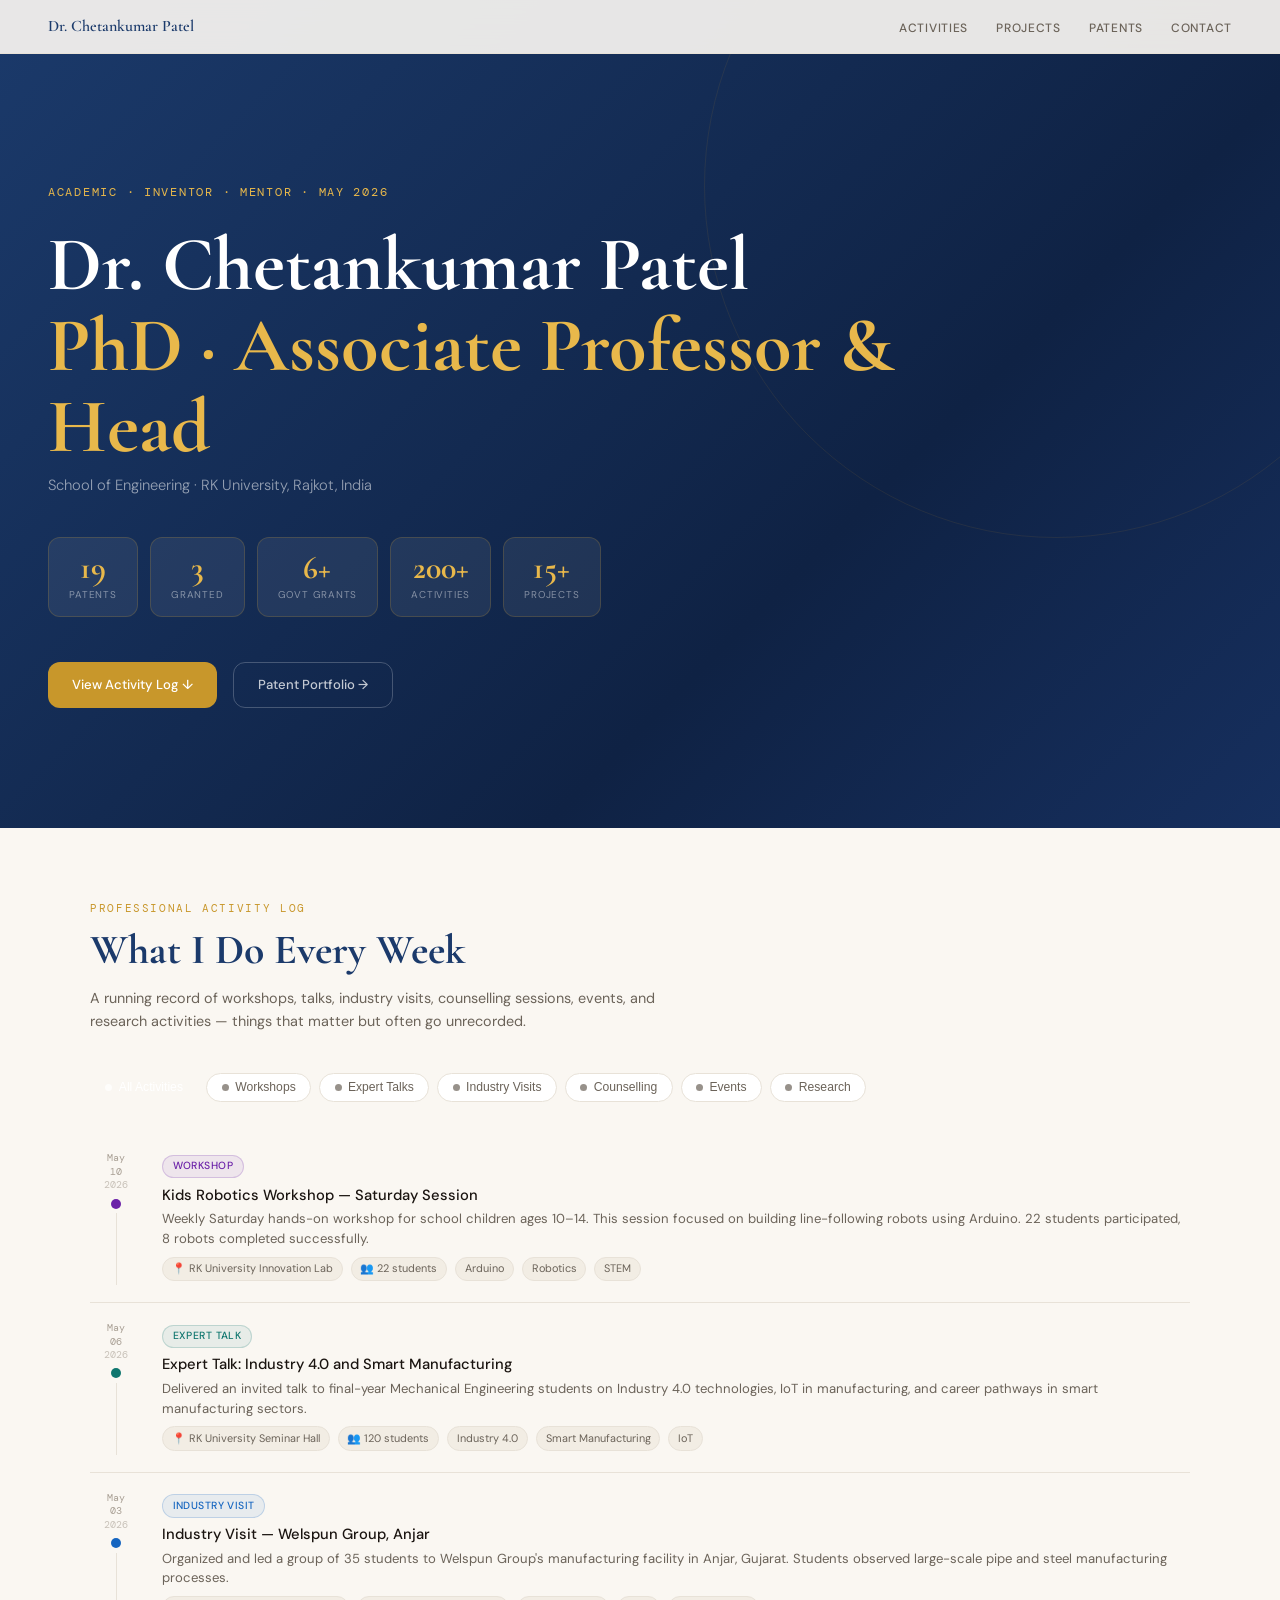
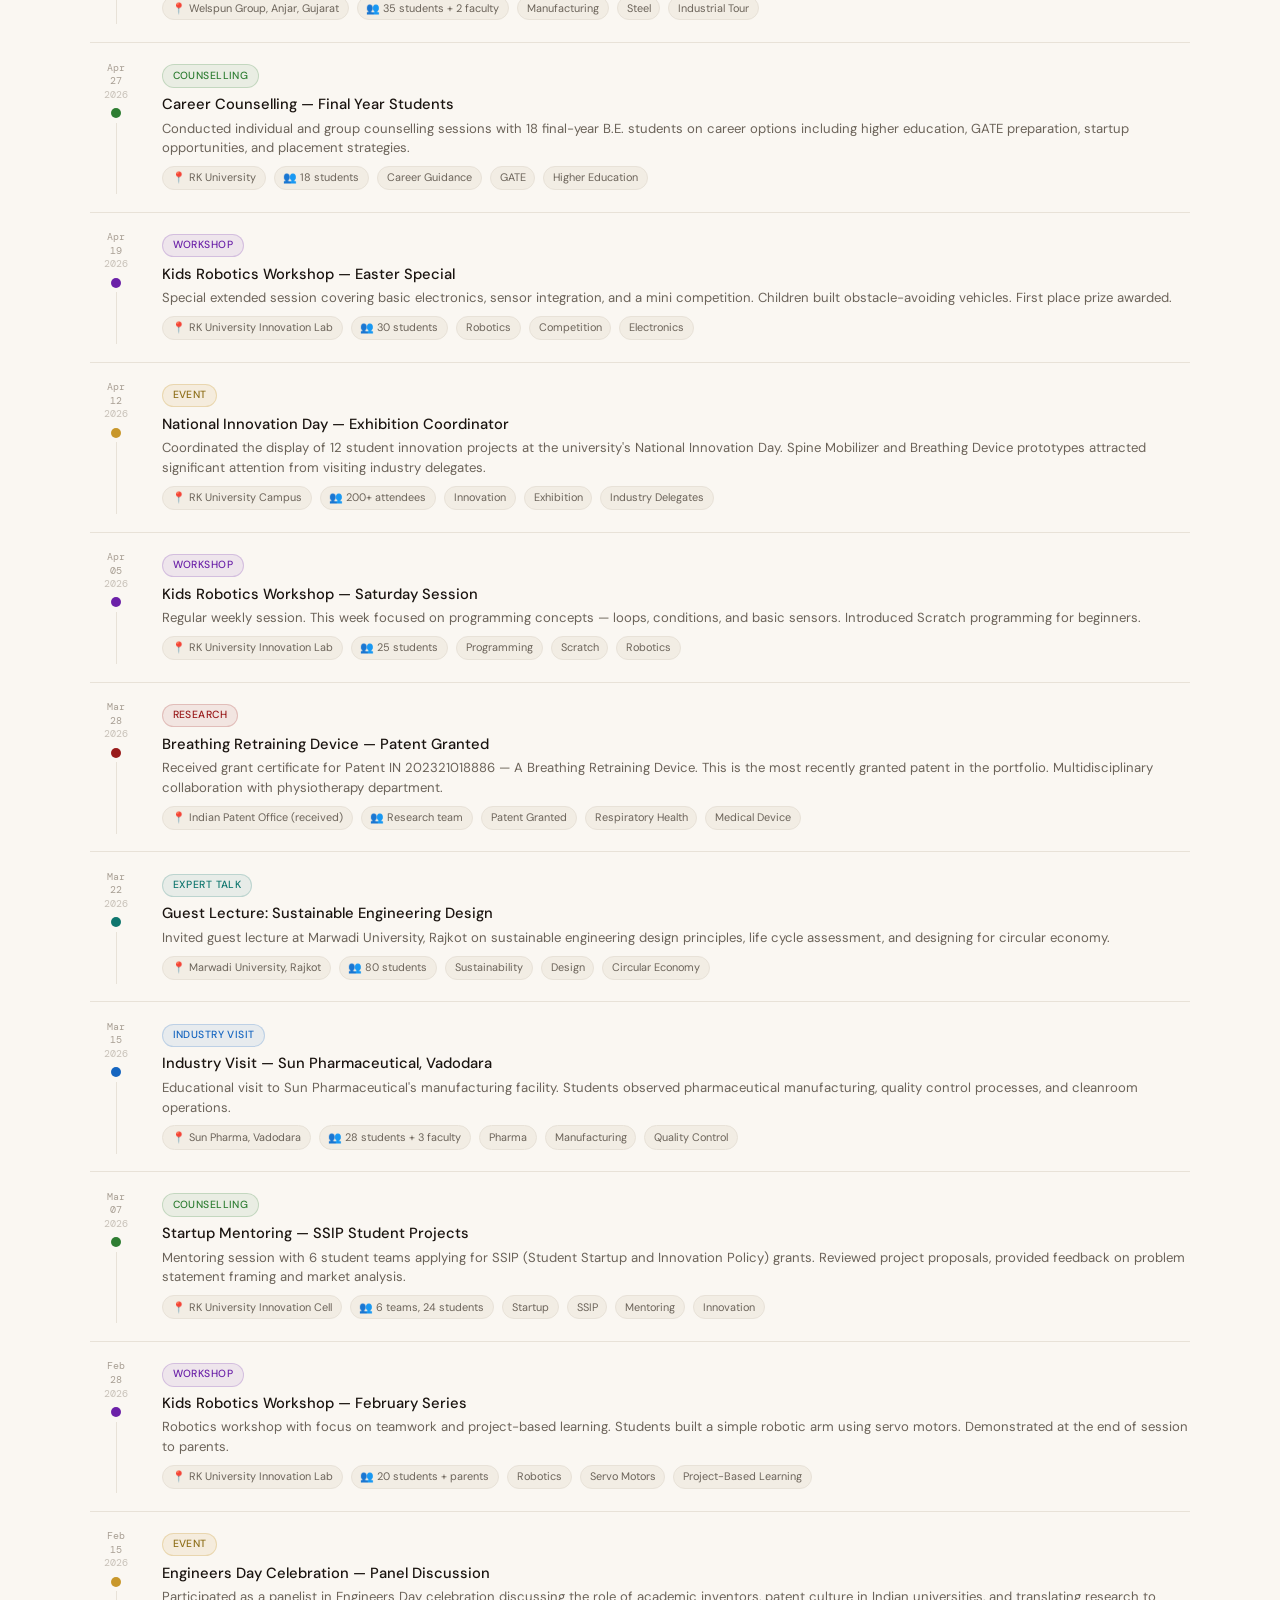
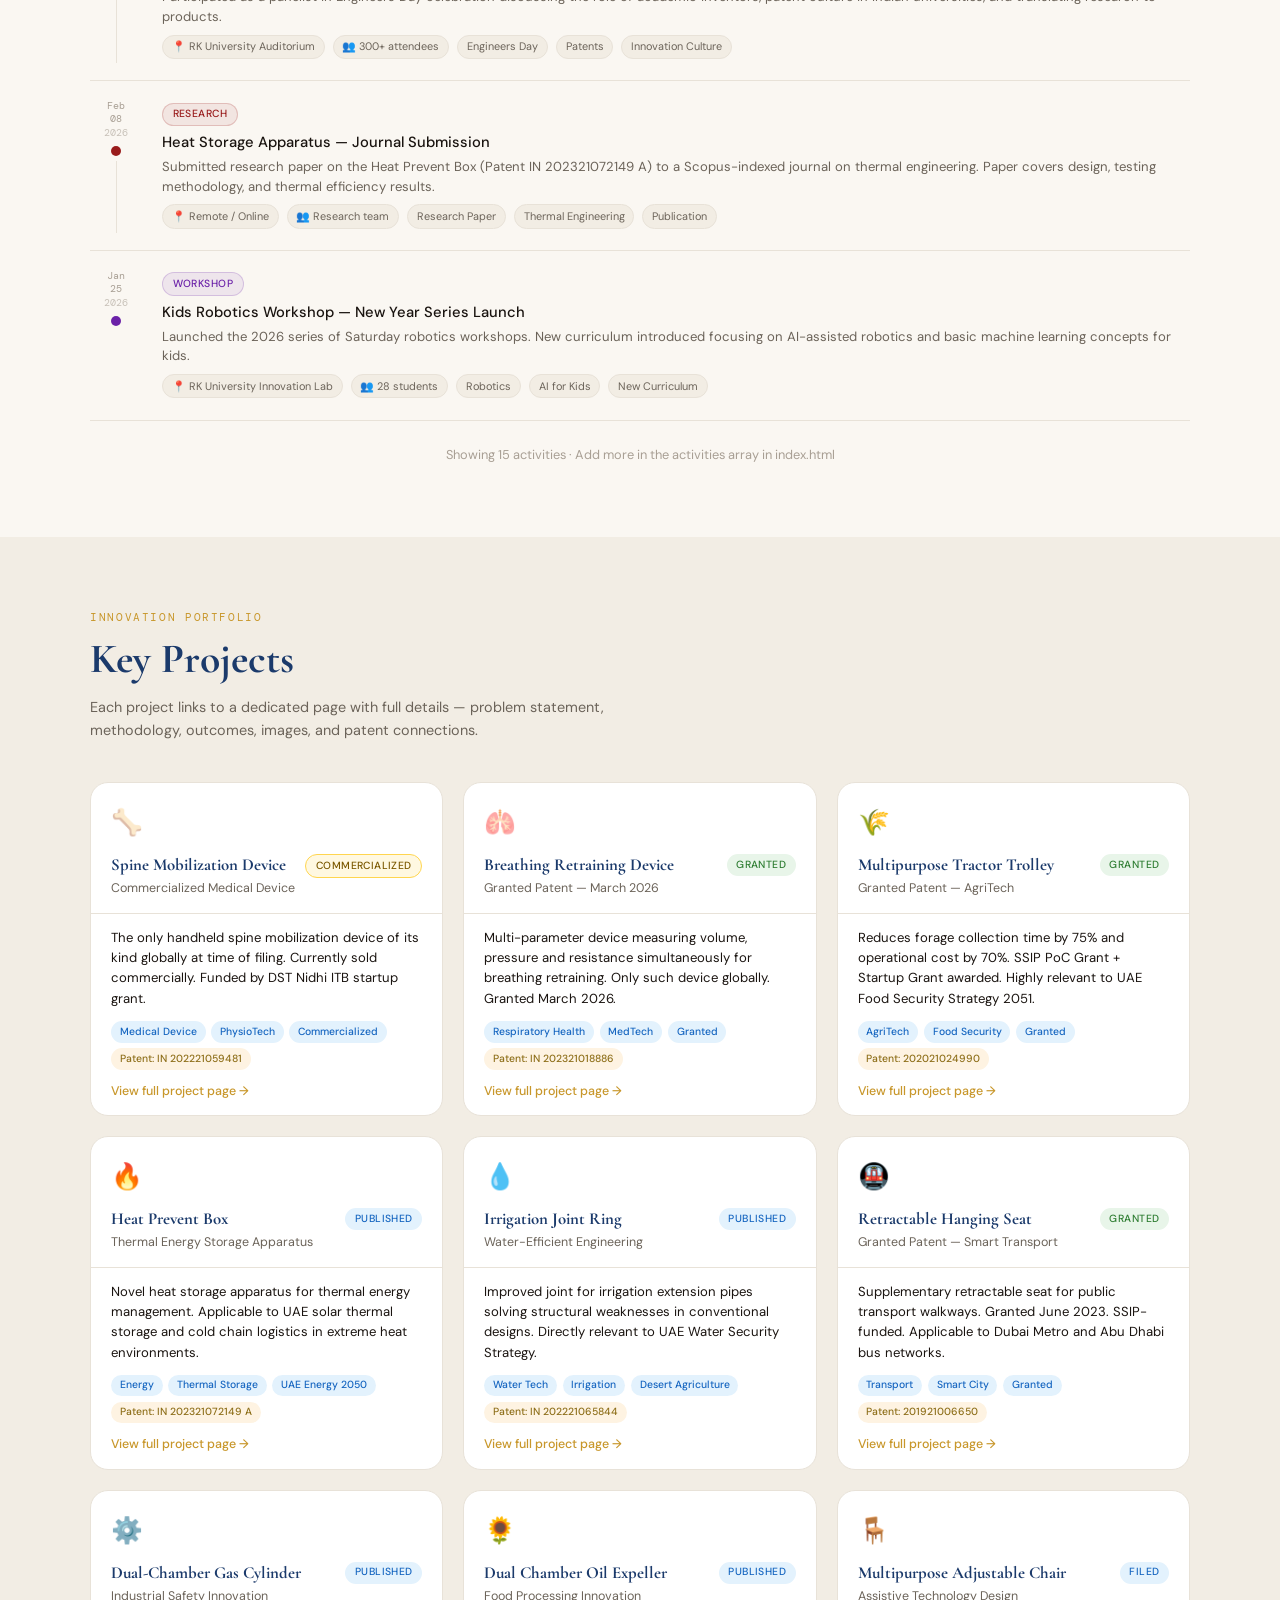
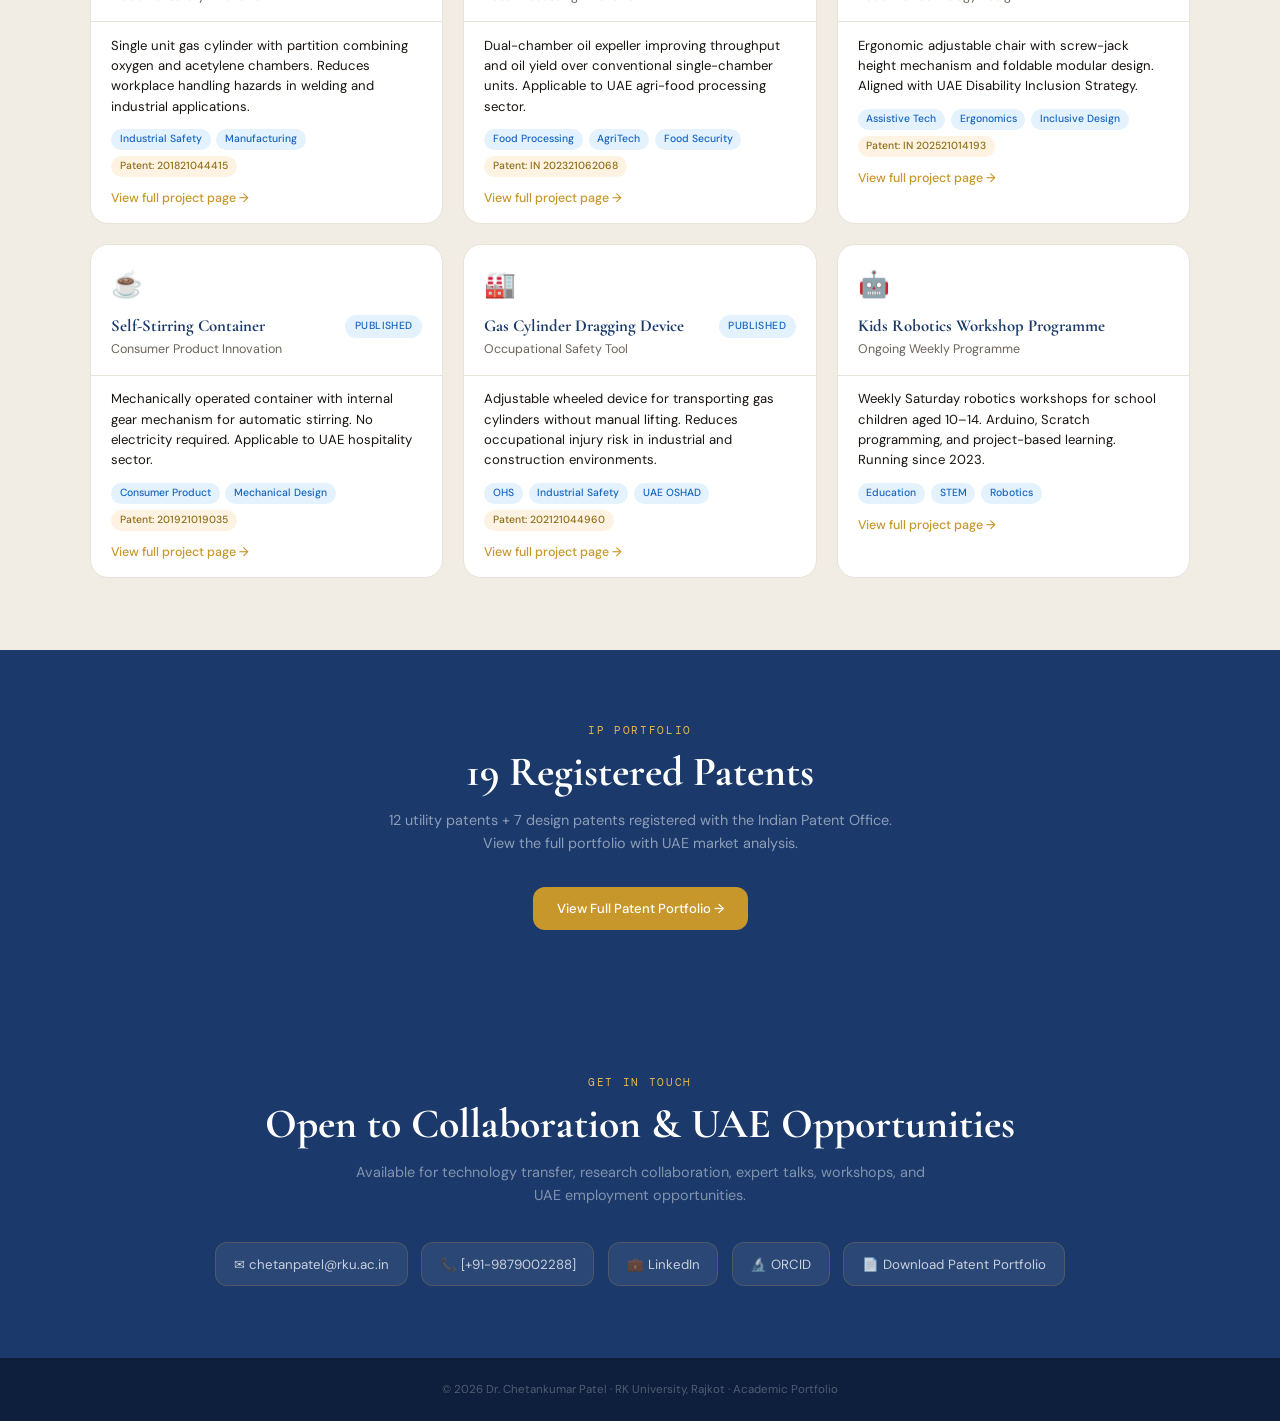
==== patent-portfolio.html @ 72185a90 "Add files via upload" ====
<!DOCTYPE html>
<html lang="en">
<head>
<meta charset="UTF-8">
<meta name="viewport" content="width=device-width, initial-scale=1.0">
<title>Dr. Chetankumar Patel — Academic Portfolio</title>
<link rel="preconnect" href="https://fonts.googleapis.com">
<link rel="preconnect" href="https://fonts.gstatic.com" crossorigin>
<link href="https://fonts.googleapis.com/css2?family=Cormorant+Garamond:ital,wght@0,400;0,600;0,700;1,400&family=DM+Sans:wght@300;400;500&family=DM+Mono:wght@400;500&display=swap" rel="stylesheet">
<style>
:root{
  --navy:#1B3A6B;--gold:#C8972B;--gold2:#E8B84B;
  --cream:#FAF7F2;--warm:#F2EDE4;--smoke:#E8E2D8;
  --ink:#1A1410;--muted:#6B6359;--light:#A89F94;--white:#FFFFFF;
  --green:#2E7D32;--blue:#1565C0;--amber:#8D6E18;--red:#991B1B;
  --purple:#6B21A8;--teal:#0F766E;
  --r:.75rem;
}
*,*::before,*::after{box-sizing:border-box;margin:0;padding:0}
html{scroll-behavior:smooth}
body{font-family:'DM Sans',sans-serif;background:var(--cream);color:var(--ink);line-height:1.6;overflow-x:hidden}

/* NAV */
nav{position:fixed;top:0;left:0;right:0;z-index:100;display:flex;align-items:center;justify-content:space-between;padding:.85rem 3rem;background:rgba(250,247,242,.92);backdrop-filter:blur(12px);border-bottom:1px solid var(--smoke)}
.nav-logo{font-family:'Cormorant Garamond',serif;font-size:1rem;font-weight:600;color:var(--navy)}
.nav-links{display:flex;gap:1.75rem;list-style:none}
.nav-links a{font-size:.75rem;font-weight:500;color:var(--muted);text-decoration:none;letter-spacing:.06em;text-transform:uppercase;transition:color .2s}
.nav-links a:hover{color:var(--navy)}

/* HERO */
.hero{position:relative;min-height:92vh;display:flex;align-items:center;padding:8rem 3rem 4rem;background:linear-gradient(135deg,var(--navy) 0%,#0F2244 65%,#162f5e 100%);overflow:hidden}
.hero::before{content:'';position:absolute;top:-20%;right:-10%;width:55vw;height:55vw;border:1px solid rgba(200,151,43,.1);border-radius:50%}
.hero-inner{position:relative;z-index:2;max-width:860px}
.eyebrow{font-family:'DM Mono',monospace;font-size:.72rem;color:var(--gold2);letter-spacing:.15em;text-transform:uppercase;margin-bottom:1.4rem;opacity:0;animation:fadeUp .6s .1s forwards}
.hero h1{font-family:'Cormorant Garamond',serif;font-size:clamp(3rem,6vw,5rem);font-weight:700;line-height:1.05;color:var(--white);margin-bottom:.4rem;opacity:0;animation:fadeUp .7s .2s forwards}
.hero h1 span{color:var(--gold2)}
.hero-sub{font-size:.92rem;font-weight:300;color:rgba(255,255,255,.55);margin-bottom:2.5rem;opacity:0;animation:fadeUp .7s .3s forwards}
.hero-stats{display:flex;flex-wrap:wrap;gap:.75rem;margin-bottom:2.8rem;opacity:0;animation:fadeUp .7s .4s forwards}
.stat{background:rgba(255,255,255,.07);border:1px solid rgba(200,151,43,.22);border-radius:var(--r);padding:.85rem 1.25rem;text-align:center;min-width:90px}
.stat-n{font-family:'Cormorant Garamond',serif;font-size:2rem;font-weight:700;color:var(--gold2);line-height:1}
.stat-l{font-size:.62rem;color:rgba(255,255,255,.45);margin-top:.2rem;letter-spacing:.08em;text-transform:uppercase}
.hero-cta{display:flex;gap:1rem;flex-wrap:wrap;opacity:0;animation:fadeUp .7s .5s forwards}
.btn{display:inline-flex;align-items:center;gap:.4rem;padding:.7rem 1.5rem;border-radius:var(--r);font-size:.82rem;font-weight:500;text-decoration:none;cursor:pointer;border:none;transition:all .2s}
.btn-gold{background:var(--gold);color:var(--white)}
.btn-gold:hover{background:var(--gold2);transform:translateY(-2px);box-shadow:0 8px 24px rgba(200,151,43,.35)}
.btn-ghost{background:transparent;color:rgba(255,255,255,.75);border:1px solid rgba(255,255,255,.22)}
.btn-ghost:hover{border-color:var(--gold2);color:var(--gold2);transform:translateY(-2px)}

/* SECTIONS */
section{position:relative;z-index:1;padding:4.5rem 3rem}
.wrap{max-width:1100px;margin:0 auto}
.stag{font-family:'DM Mono',monospace;font-size:.68rem;color:var(--gold);letter-spacing:.15em;text-transform:uppercase;margin-bottom:.6rem}
.sh{font-family:'Cormorant Garamond',serif;font-size:clamp(1.8rem,3.5vw,2.6rem);font-weight:700;color:var(--navy);margin-bottom:.75rem;line-height:1.15}
.ss{font-size:.9rem;color:var(--muted);max-width:580px;margin-bottom:2.5rem}

/* CATEGORY PILLS */
.cat-row{display:flex;flex-wrap:wrap;gap:.5rem;margin-bottom:2rem}
.cat-pill{display:inline-flex;align-items:center;gap:.4rem;font-size:.76rem;font-weight:500;padding:.4rem .9rem;border-radius:20px;cursor:pointer;transition:all .15s;border:1px solid var(--smoke);background:var(--white);color:var(--muted)}
.cat-pill:hover{border-color:var(--navy);color:var(--navy)}
.cat-pill.active{color:var(--white);border-color:transparent}
.cat-pill .dot{width:7px;height:7px;border-radius:50%;background:currentColor;opacity:.7}

/* Category colours */
.cat-workshop{--cc:#6B21A8}.cat-talk{--cc:#0F766E}.cat-industry{--cc:#1565C0}.cat-counselling{--cc:#2E7D32}.cat-event{--cc:#C8972B}.cat-research{--cc:#991B1B}.cat-other{--cc:#6B6359}
.cat-pill.active{background:var(--cc)}

/* ACTIVITY FEED */
.feed{display:flex;flex-direction:column;gap:0}
.feed-item{display:flex;gap:1.25rem;padding:1.1rem 0;border-bottom:1px solid var(--smoke);position:relative;transition:opacity .2s}
.feed-item.hidden{display:none}
.feed-left{display:flex;flex-direction:column;align-items:center;gap:.3rem;min-width:52px}
.feed-date{font-family:'DM Mono',monospace;font-size:.65rem;color:var(--light);text-align:center;line-height:1.3}
.feed-dot{width:10px;height:10px;border-radius:50%;flex-shrink:0;margin-top:2px}
.feed-line{flex:1;width:1px;background:var(--smoke)}
.feed-body{flex:1;padding-bottom:.25rem}
.feed-tag{display:inline-flex;align-items:center;gap:.3rem;font-size:.65rem;font-weight:500;padding:.15rem .6rem;border-radius:20px;margin-bottom:.4rem;text-transform:uppercase;letter-spacing:.04em}
.feed-title{font-size:.92rem;font-weight:500;color:var(--ink);margin-bottom:.25rem;line-height:1.4}
.feed-desc{font-size:.82rem;color:var(--muted);line-height:1.5}
.feed-meta{display:flex;flex-wrap:wrap;gap:.5rem;margin-top:.5rem}
.feed-chip{font-size:.68rem;padding:.15rem .55rem;border-radius:20px;background:var(--warm);color:var(--muted);border:1px solid var(--smoke)}

/* Category colour assignments */
.c-workshop{background:rgba(107,33,168,.08);color:#6B21A8;border:1px solid rgba(107,33,168,.2)}
.c-talk{background:rgba(15,118,110,.08);color:#0F766E;border:1px solid rgba(15,118,110,.2)}
.c-industry{background:rgba(21,101,192,.08);color:#1565C0;border:1px solid rgba(21,101,192,.2)}
.c-counselling{background:rgba(46,125,50,.08);color:#2E7D32;border:1px solid rgba(46,125,50,.2)}
.c-event{background:rgba(200,151,43,.1);color:#8D6E18;border:1px solid rgba(200,151,43,.25)}
.c-research{background:rgba(153,27,27,.08);color:#991B1B;border:1px solid rgba(153,27,27,.2)}
.c-other{background:var(--warm);color:var(--muted);border:1px solid var(--smoke)}
.dot-workshop{background:#6B21A8}
.dot-talk{background:#0F766E}
.dot-industry{background:#1565C0}
.dot-counselling{background:#2E7D32}
.dot-event{background:#C8972B}
.dot-research{background:#991B1B}
.dot-other{background:#A89F94}

/* PROJECTS */
#projects{background:var(--warm)}
.proj-grid{display:grid;grid-template-columns:repeat(auto-fill,minmax(300px,1fr));gap:1.25rem}
.proj-card{background:var(--white);border:1px solid var(--smoke);border-radius:calc(var(--r)*1.5);overflow:hidden;transition:transform .2s,box-shadow .2s;text-decoration:none;display:block}
.proj-card:hover{transform:translateY(-3px);box-shadow:0 12px 36px rgba(27,58,107,.1)}
.proj-card-top{padding:1.25rem 1.25rem .9rem;border-bottom:1px solid var(--smoke)}
.proj-icon{font-size:1.6rem;margin-bottom:.6rem}
.proj-title{font-family:'Cormorant Garamond',serif;font-size:1.05rem;font-weight:700;color:var(--navy);margin-bottom:.2rem;line-height:1.3}
.proj-sub{font-size:.78rem;color:var(--muted)}
.proj-card-body{padding:.85rem 1.25rem}
.proj-desc{font-size:.82rem;color:var(--ink);line-height:1.55;margin-bottom:.75rem}
.proj-tags{display:flex;flex-wrap:wrap;gap:.35rem}
.proj-tag{font-size:.65rem;font-weight:500;padding:.15rem .55rem;border-radius:20px;background:#e3f2fd;color:var(--blue)}
.proj-status{font-size:.65rem;font-weight:500;padding:.18rem .6rem;border-radius:20px;letter-spacing:.04em;text-transform:uppercase}
.ps-granted{background:#e8f5e9;color:var(--green)}
.ps-published{background:#e3f2fd;color:var(--blue)}
.ps-commercialized{background:#fff8e1;color:#7B5800;border:1px solid #ffd54f}
.proj-arrow{font-size:.78rem;color:var(--gold);font-weight:500;margin-top:.75rem;display:flex;align-items:center;gap:.3rem}

/* CONTACT */
#contact{background:var(--navy);text-align:center}
#contact .sh{color:var(--white)}
#contact .stag{color:var(--gold2)}
#contact .ss{color:rgba(255,255,255,.45);margin:0 auto 2.2rem}
.chips{display:flex;flex-wrap:wrap;gap:.85rem;justify-content:center}
.chip{display:inline-flex;align-items:center;gap:.5rem;background:rgba(255,255,255,.07);border:1px solid rgba(200,151,43,.22);border-radius:var(--r);padding:.65rem 1.1rem;color:rgba(255,255,255,.75);font-size:.83rem;text-decoration:none;transition:all .2s}
.chip:hover{background:rgba(200,151,43,.15);border-color:var(--gold2);color:var(--white);transform:translateY(-2px)}

footer{background:#0D1F3C;padding:1.4rem 3rem;text-align:center;font-size:.72rem;color:rgba(255,255,255,.28)}

/* ANIMATIONS */
@keyframes fadeUp{from{opacity:0;transform:translateY(18px)}to{opacity:1;transform:translateY(0)}}
.reveal{opacity:0;transform:translateY(22px);transition:opacity .6s ease,transform .6s ease}
.reveal.visible{opacity:1;transform:translateY(0)}

/* RESPONSIVE */
@media(max-width:768px){
  nav{padding:.7rem 1.2rem}
  .nav-links{display:none}
  section{padding:3rem 1.2rem}
  .hero{padding:5.5rem 1.2rem 3rem}
  .stat-n{font-size:1.5rem}
}
</style>
</head>
<body>

<nav>
  <div class="nav-logo">Dr. Chetankumar Patel</div>
  <ul class="nav-links">
    <li><a href="#activities">Activities</a></li>
    <li><a href="#projects">Projects</a></li>
    <li><a href="#patents">Patents</a></li>
    <li><a href="#contact">Contact</a></li>
  </ul>
</nav>

<!-- HERO -->
<section class="hero" id="home">
  <div class="hero-inner">
    <p class="eyebrow">Academic · Inventor · Mentor · May 2026</p>
    <h1>Dr. Chetankumar Patel<br><span>PhD · Associate Professor &amp; Head</span></h1>
    <p class="hero-sub">School of Engineering · RK University, Rajkot, India</p>
    <div class="hero-stats">
      <div class="stat"><div class="stat-n">19</div><div class="stat-l">Patents</div></div>
      <div class="stat"><div class="stat-n">3</div><div class="stat-l">Granted</div></div>
      <div class="stat"><div class="stat-n">6+</div><div class="stat-l">Govt Grants</div></div>
      <div class="stat"><div class="stat-n">200+</div><div class="stat-l">Activities</div></div>
      <div class="stat"><div class="stat-n">15+</div><div class="stat-l">Projects</div></div>
    </div>
    <div class="hero-cta">
      <a href="#activities" class="btn btn-gold">View Activity Log ↓</a>
      <a href="patent-portfolio.html" class="btn btn-ghost">Patent Portfolio →</a>
    </div>
  </div>
</section>

<!-- ACTIVITY LOG -->
<section id="activities" style="background:var(--cream)">
  <div class="wrap">
    <p class="stag reveal">Professional Activity Log</p>
    <h2 class="sh reveal">What I Do Every Week</h2>
    <p class="ss reveal">A running record of workshops, talks, industry visits, counselling sessions, events, and research activities — things that matter but often go unrecorded.</p>

    <!-- Category Filter -->
    <div class="cat-row reveal" id="catRow">
      <button class="cat-pill active" data-cat="all" onclick="filterFeed('all',this)"><span class="dot"></span>All Activities</button>
      <button class="cat-pill cat-workshop" data-cat="workshop" onclick="filterFeed('workshop',this)" style="--cc:#6B21A8"><span class="dot"></span>Workshops</button>
      <button class="cat-pill cat-talk" data-cat="talk" onclick="filterFeed('talk',this)" style="--cc:#0F766E"><span class="dot"></span>Expert Talks</button>
      <button class="cat-pill cat-industry" data-cat="industry" onclick="filterFeed('industry',this)" style="--cc:#1565C0"><span class="dot"></span>Industry Visits</button>
      <button class="cat-pill cat-counselling" data-cat="counselling" onclick="filterFeed('counselling',this)" style="--cc:#2E7D32"><span class="dot"></span>Counselling</button>
      <button class="cat-pill cat-event" data-cat="event" onclick="filterFeed('event',this)" style="--cc:#C8972B"><span class="dot"></span>Events</button>
      <button class="cat-pill cat-research" data-cat="research" onclick="filterFeed('research',this)" style="--cc:#991B1B"><span class="dot"></span>Research</button>
    </div>

    <!-- Feed -->
    <div class="feed reveal" id="activityFeed"></div>

    <!-- Load more hint -->
    <p style="font-size:.8rem;color:var(--light);margin-top:1.5rem;text-align:center" id="feedHint"></p>
  </div>
</section>

<!-- PROJECTS -->
<section id="projects">
  <div class="wrap">
    <p class="stag reveal">Innovation Portfolio</p>
    <h2 class="sh reveal">Key Projects</h2>
    <p class="ss reveal">Each project links to a dedicated page with full details — problem statement, methodology, outcomes, images, and patent connections.</p>
    <div class="proj-grid" id="projectGrid"></div>
  </div>
</section>

<!-- PATENTS LINK -->
<section id="patents" style="background:var(--navy);text-align:center">
  <div class="wrap">
    <p class="stag" style="color:var(--gold2)">IP Portfolio</p>
    <h2 class="sh" style="color:var(--white);margin:0 auto .75rem">19 Registered Patents</h2>
    <p style="font-size:.9rem;color:rgba(255,255,255,.5);max-width:520px;margin:0 auto 2rem">12 utility patents + 7 design patents registered with the Indian Patent Office. View the full portfolio with UAE market analysis.</p>
    <a href="patent-portfolio.html" class="btn btn-gold">View Full Patent Portfolio →</a>
  </div>
</section>

<!-- CONTACT -->
<section id="contact">
  <div class="wrap">
    <p class="stag">Get in Touch</p>
    <h2 class="sh">Open to Collaboration &amp; UAE Opportunities</h2>
    <p class="ss">Available for technology transfer, research collaboration, expert talks, workshops, and UAE employment opportunities.</p>
    <div class="chips">
      <a href="mailto:chetanpatel@rku.ac.in" class="chip">✉ chetanpatel@rku.ac.in</a>
      <a href="tel:+919879002288" class="chip">📞 [+91-9879002288]</a>
      <a href="https://linkedin.com/in/chetanmpatel" class="chip" target="_blank">💼 LinkedIn</a>
      <a href="https://orcid.org/0000-0001-8699-6141" class="chip" target="_blank">🔬 ORCID</a>
      <a href="Patent_Portfolio_UAE_with_Images.docx" class="chip" download>📄 Download Patent Portfolio</a>
    </div>
  </div>
</section>

<footer>© 2026 Dr. Chetankumar Patel · RK University, Rajkot · Academic Portfolio</footer>

<script>
// ── ACTIVITY DATA ─────────────────────────────────────────────────
// ADD NEW ACTIVITIES HERE — copy a block and fill in your details
const activities = [
  // FORMAT: { date, category, title, description, location, participants, tags }
  // CATEGORIES: workshop | talk | industry | counselling | event | research | other

  { date:'2026-05-10', cat:'workshop', title:'Kids Robotics Workshop — Saturday Session', desc:'Weekly Saturday hands-on workshop for school children ages 10–14. This session focused on building line-following robots using Arduino. 22 students participated, 8 robots completed successfully.', location:'RK University Innovation Lab', participants:'22 students', tags:['Arduino','Robotics','STEM'] },

  { date:'2026-05-06', cat:'talk', title:'Expert Talk: Industry 4.0 and Smart Manufacturing', desc:'Delivered an invited talk to final-year Mechanical Engineering students on Industry 4.0 technologies, IoT in manufacturing, and career pathways in smart manufacturing sectors.', location:'RK University Seminar Hall', participants:'120 students', tags:['Industry 4.0','Smart Manufacturing','IoT'] },

  { date:'2026-05-03', cat:'industry', title:'Industry Visit — Welspun Group, Anjar', desc:'Organized and led a group of 35 students to Welspun Group\'s manufacturing facility in Anjar, Gujarat. Students observed large-scale pipe and steel manufacturing processes.', location:'Welspun Group, Anjar, Gujarat', participants:'35 students + 2 faculty', tags:['Manufacturing','Steel','Industrial Tour'] },

  { date:'2026-04-27', cat:'counselling', title:'Career Counselling — Final Year Students', desc:'Conducted individual and group counselling sessions with 18 final-year B.E. students on career options including higher education, GATE preparation, startup opportunities, and placement strategies.', location:'RK University', participants:'18 students', tags:['Career Guidance','GATE','Higher Education'] },

  { date:'2026-04-19', cat:'workshop', title:'Kids Robotics Workshop — Easter Special', desc:'Special extended session covering basic electronics, sensor integration, and a mini competition. Children built obstacle-avoiding vehicles. First place prize awarded.', location:'RK University Innovation Lab', participants:'30 students', tags:['Robotics','Competition','Electronics'] },

  { date:'2026-04-12', cat:'event', title:'National Innovation Day — Exhibition Coordinator', desc:'Coordinated the display of 12 student innovation projects at the university\'s National Innovation Day. Spine Mobilizer and Breathing Device prototypes attracted significant attention from visiting industry delegates.', location:'RK University Campus', participants:'200+ attendees', tags:['Innovation','Exhibition','Industry Delegates'] },

  { date:'2026-04-05', cat:'workshop', title:'Kids Robotics Workshop — Saturday Session', desc:'Regular weekly session. This week focused on programming concepts — loops, conditions, and basic sensors. Introduced Scratch programming for beginners.', location:'RK University Innovation Lab', participants:'25 students', tags:['Programming','Scratch','Robotics'] },

  { date:'2026-03-28', cat:'research', title:'Breathing Retraining Device — Patent Granted', desc:'Received grant certificate for Patent IN 202321018886 — A Breathing Retraining Device. This is the most recently granted patent in the portfolio. Multidisciplinary collaboration with physiotherapy department.', location:'Indian Patent Office (received)', participants:'Research team', tags:['Patent Granted','Respiratory Health','Medical Device'] },

  { date:'2026-03-22', cat:'talk', title:'Guest Lecture: Sustainable Engineering Design', desc:'Invited guest lecture at Marwadi University, Rajkot on sustainable engineering design principles, life cycle assessment, and designing for circular economy.', location:'Marwadi University, Rajkot', participants:'80 students', tags:['Sustainability','Design','Circular Economy'] },

  { date:'2026-03-15', cat:'industry', title:'Industry Visit — Sun Pharmaceutical, Vadodara', desc:'Educational visit to Sun Pharmaceutical\'s manufacturing facility. Students observed pharmaceutical manufacturing, quality control processes, and cleanroom operations.', location:'Sun Pharma, Vadodara', participants:'28 students + 3 faculty', tags:['Pharma','Manufacturing','Quality Control'] },

  { date:'2026-03-07', cat:'counselling', title:'Startup Mentoring — SSIP Student Projects', desc:'Mentoring session with 6 student teams applying for SSIP (Student Startup and Innovation Policy) grants. Reviewed project proposals, provided feedback on problem statement framing and market analysis.', location:'RK University Innovation Cell', participants:'6 teams, 24 students', tags:['Startup','SSIP','Mentoring','Innovation'] },

  { date:'2026-02-28', cat:'workshop', title:'Kids Robotics Workshop — February Series', desc:'Robotics workshop with focus on teamwork and project-based learning. Students built a simple robotic arm using servo motors. Demonstrated at the end of session to parents.', location:'RK University Innovation Lab', participants:'20 students + parents', tags:['Robotics','Servo Motors','Project-Based Learning'] },

  { date:'2026-02-15', cat:'event', title:'Engineers Day Celebration — Panel Discussion', desc:'Participated as a panelist in Engineers Day celebration discussing the role of academic inventors, patent culture in Indian universities, and translating research to products.', location:'RK University Auditorium', participants:'300+ attendees', tags:['Engineers Day','Patents','Innovation Culture'] },

  { date:'2026-02-08', cat:'research', title:'Heat Storage Apparatus — Journal Submission', desc:'Submitted research paper on the Heat Prevent Box (Patent IN 202321072149 A) to a Scopus-indexed journal on thermal engineering. Paper covers design, testing methodology, and thermal efficiency results.', location:'Remote / Online', participants:'Research team', tags:['Research Paper','Thermal Engineering','Publication'] },

  { date:'2026-01-25', cat:'workshop', title:'Kids Robotics Workshop — New Year Series Launch', desc:'Launched the 2026 series of Saturday robotics workshops. New curriculum introduced focusing on AI-assisted robotics and basic machine learning concepts for kids.', location:'RK University Innovation Lab', participants:'28 students', tags:['Robotics','AI for Kids','New Curriculum'] },
];

// ── PROJECT DATA ──────────────────────────────────────────────────
// ADD NEW PROJECTS HERE — each links to projects/project-name.html
const projects = [
  { id:'spine-mobilizer',      icon:'🦴', title:'Spine Mobilization Device',          sub:'Commercialized Medical Device',    status:'ps-commercialized', statusLabel:'Commercialized', desc:'The only handheld spine mobilization device of its kind globally at time of filing. Currently sold commercially. Funded by DST Nidhi ITB startup grant.', tags:['Medical Device','PhysioTech','Commercialized'], patent:'IN 202221059481' },
  { id:'breathing-device',     icon:'🫁', title:'Breathing Retraining Device',         sub:'Granted Patent — March 2026',      status:'ps-granted',       statusLabel:'Granted',       desc:'Multi-parameter device measuring volume, pressure and resistance simultaneously for breathing retraining. Only such device globally. Granted March 2026.', tags:['Respiratory Health','MedTech','Granted'], patent:'IN 202321018886' },
  { id:'tractor-trolley',      icon:'🌾', title:'Multipurpose Tractor Trolley',        sub:'Granted Patent — AgriTech',        status:'ps-granted',       statusLabel:'Granted',       desc:'Reduces forage collection time by 75% and operational cost by 70%. SSIP PoC Grant + Startup Grant awarded. Highly relevant to UAE Food Security Strategy 2051.', tags:['AgriTech','Food Security','Granted'], patent:'202021024990' },
  { id:'heat-storage',         icon:'🔥', title:'Heat Prevent Box',                    sub:'Thermal Energy Storage Apparatus', status:'ps-published',     statusLabel:'Published',     desc:'Novel heat storage apparatus for thermal energy management. Applicable to UAE solar thermal storage and cold chain logistics in extreme heat environments.', tags:['Energy','Thermal Storage','UAE Energy 2050'], patent:'IN 202321072149 A' },
  { id:'irrigation-joint',     icon:'💧', title:'Irrigation Joint Ring',               sub:'Water-Efficient Engineering',      status:'ps-published',     statusLabel:'Published',     desc:'Improved joint for irrigation extension pipes solving structural weaknesses in conventional designs. Directly relevant to UAE Water Security Strategy.', tags:['Water Tech','Irrigation','Desert Agriculture'], patent:'IN 202221065844' },
  { id:'retractable-seat',     icon:'🚇', title:'Retractable Hanging Seat',            sub:'Granted Patent — Smart Transport', status:'ps-granted',       statusLabel:'Granted',       desc:'Supplementary retractable seat for public transport walkways. Granted June 2023. SSIP-funded. Applicable to Dubai Metro and Abu Dhabi bus networks.', tags:['Transport','Smart City','Granted'], patent:'201921006650' },
  { id:'gas-cylinder',         icon:'⚙️', title:'Dual-Chamber Gas Cylinder',           sub:'Industrial Safety Innovation',     status:'ps-published',     statusLabel:'Published',     desc:'Single unit gas cylinder with partition combining oxygen and acetylene chambers. Reduces workplace handling hazards in welding and industrial applications.', tags:['Industrial Safety','Manufacturing'], patent:'201821044415' },
  { id:'oil-expeller',         icon:'🌻', title:'Dual Chamber Oil Expeller',           sub:'Food Processing Innovation',       status:'ps-published',     statusLabel:'Published',     desc:'Dual-chamber oil expeller improving throughput and oil yield over conventional single-chamber units. Applicable to UAE agri-food processing sector.', tags:['Food Processing','AgriTech','Food Security'], patent:'IN 202321062068' },
  { id:'adjustable-chair',     icon:'🪑', title:'Multipurpose Adjustable Chair',       sub:'Assistive Technology Design',      status:'ps-published',     statusLabel:'Filed',         desc:'Ergonomic adjustable chair with screw-jack height mechanism and foldable modular design. Aligned with UAE Disability Inclusion Strategy.', tags:['Assistive Tech','Ergonomics','Inclusive Design'], patent:'IN 202521014193' },
  { id:'self-stirring',        icon:'☕', title:'Self-Stirring Container',             sub:'Consumer Product Innovation',      status:'ps-published',     statusLabel:'Published',     desc:'Mechanically operated container with internal gear mechanism for automatic stirring. No electricity required. Applicable to UAE hospitality sector.', tags:['Consumer Product','Mechanical Design'], patent:'201921019035' },
  { id:'gas-dragger',          icon:'🏭', title:'Gas Cylinder Dragging Device',        sub:'Occupational Safety Tool',         status:'ps-published',     statusLabel:'Published',     desc:'Adjustable wheeled device for transporting gas cylinders without manual lifting. Reduces occupational injury risk in industrial and construction environments.', tags:['OHS','Industrial Safety','UAE OSHAD'], patent:'202121044960' },
  { id:'kids-robotics',        icon:'🤖', title:'Kids Robotics Workshop Programme',    sub:'Ongoing Weekly Programme',         status:null,               statusLabel:null,            desc:'Weekly Saturday robotics workshops for school children aged 10–14. Arduino, Scratch programming, and project-based learning. Running since 2023.', tags:['Education','STEM','Robotics'], patent:null },
];

// ── RENDER ACTIVITIES ─────────────────────────────────────────────
function catClass(cat){return{workshop:'c-workshop',talk:'c-talk',industry:'c-industry',counselling:'c-counselling',event:'c-event',research:'c-research',other:'c-other'}[cat]||'c-other'}
function catLabel(cat){return{workshop:'Workshop',talk:'Expert Talk',industry:'Industry Visit',counselling:'Counselling',event:'Event',research:'Research',other:'Other'}[cat]||'Activity'}
function dotClass(cat){return'dot-'+(cat||'other')}
function fmtDate(d){const[y,m,da]=d.split('-');const months=['Jan','Feb','Mar','Apr','May','Jun','Jul','Aug','Sep','Oct','Nov','Dec'];return months[+m-1]+'<br>'+da+'<br><span style="opacity:.6">'+y+'</span>'}

function renderFeed(){
  const feed=document.getElementById('activityFeed');
  feed.innerHTML=activities.map((a,i)=>`
    <div class="feed-item" data-cat="${a.cat}" id="fi${i}">
      <div class="feed-left">
        <div class="feed-date">${fmtDate(a.date)}</div>
        <div class="feed-dot ${dotClass(a.cat)}"></div>
        ${i<activities.length-1?'<div class="feed-line"></div>':''}
      </div>
      <div class="feed-body">
        <span class="feed-tag ${catClass(a.cat)}">${catLabel(a.cat)}</span>
        <div class="feed-title">${a.title}</div>
        <div class="feed-desc">${a.desc}</div>
        <div class="feed-meta">
          ${a.location?`<span class="feed-chip">📍 ${a.location}</span>`:''}
          ${a.participants?`<span class="feed-chip">👥 ${a.participants}</span>`:''}
          ${(a.tags||[]).map(t=>`<span class="feed-chip">${t}</span>`).join('')}
        </div>
      </div>
    </div>`).join('');
  document.getElementById('feedHint').textContent=`Showing ${activities.length} activities · Add more in the activities array in index.html`;
}

function filterFeed(cat,btn){
  document.querySelectorAll('.cat-pill').forEach(b=>b.classList.remove('active'));
  btn.classList.add('active');
  document.querySelectorAll('.feed-item').forEach(el=>{
    el.classList.toggle('hidden',cat!=='all'&&el.dataset.cat!==cat);
  });
}

// ── RENDER PROJECTS ───────────────────────────────────────────────
function renderProjects(){
  document.getElementById('projectGrid').innerHTML=projects.map(p=>`
    <a class="proj-card" href="projects/${p.id}.html">
      <div class="proj-card-top">
        <div class="proj-icon">${p.icon}</div>
        <div style="display:flex;align-items:flex-start;justify-content:space-between;gap:.5rem">
          <div>
            <div class="proj-title">${p.title}</div>
            <div class="proj-sub">${p.sub}</div>
          </div>
          ${p.statusLabel?`<span class="proj-status ${p.status}">${p.statusLabel}</span>`:''}
        </div>
      </div>
      <div class="proj-card-body">
        <div class="proj-desc">${p.desc}</div>
        <div class="proj-tags">
          ${(p.tags||[]).map(t=>`<span class="proj-tag">${t}</span>`).join('')}
          ${p.patent?`<span class="proj-tag" style="background:#fef3e2;color:var(--amber)">Patent: ${p.patent}</span>`:''}
        </div>
        <div class="proj-arrow">View full project page →</div>
      </div>
    </a>`).join('');
}

// ── REVEAL ────────────────────────────────────────────────────────
const obs=new IntersectionObserver(entries=>{
  entries.forEach((e,i)=>{if(e.isIntersecting){setTimeout(()=>e.target.classList.add('visible'),i*80);obs.unobserve(e.target)}});
},{threshold:0.08});
document.querySelectorAll('.reveal').forEach(el=>obs.observe(el));

renderFeed();
renderProjects();
</script>
</body>
</html>
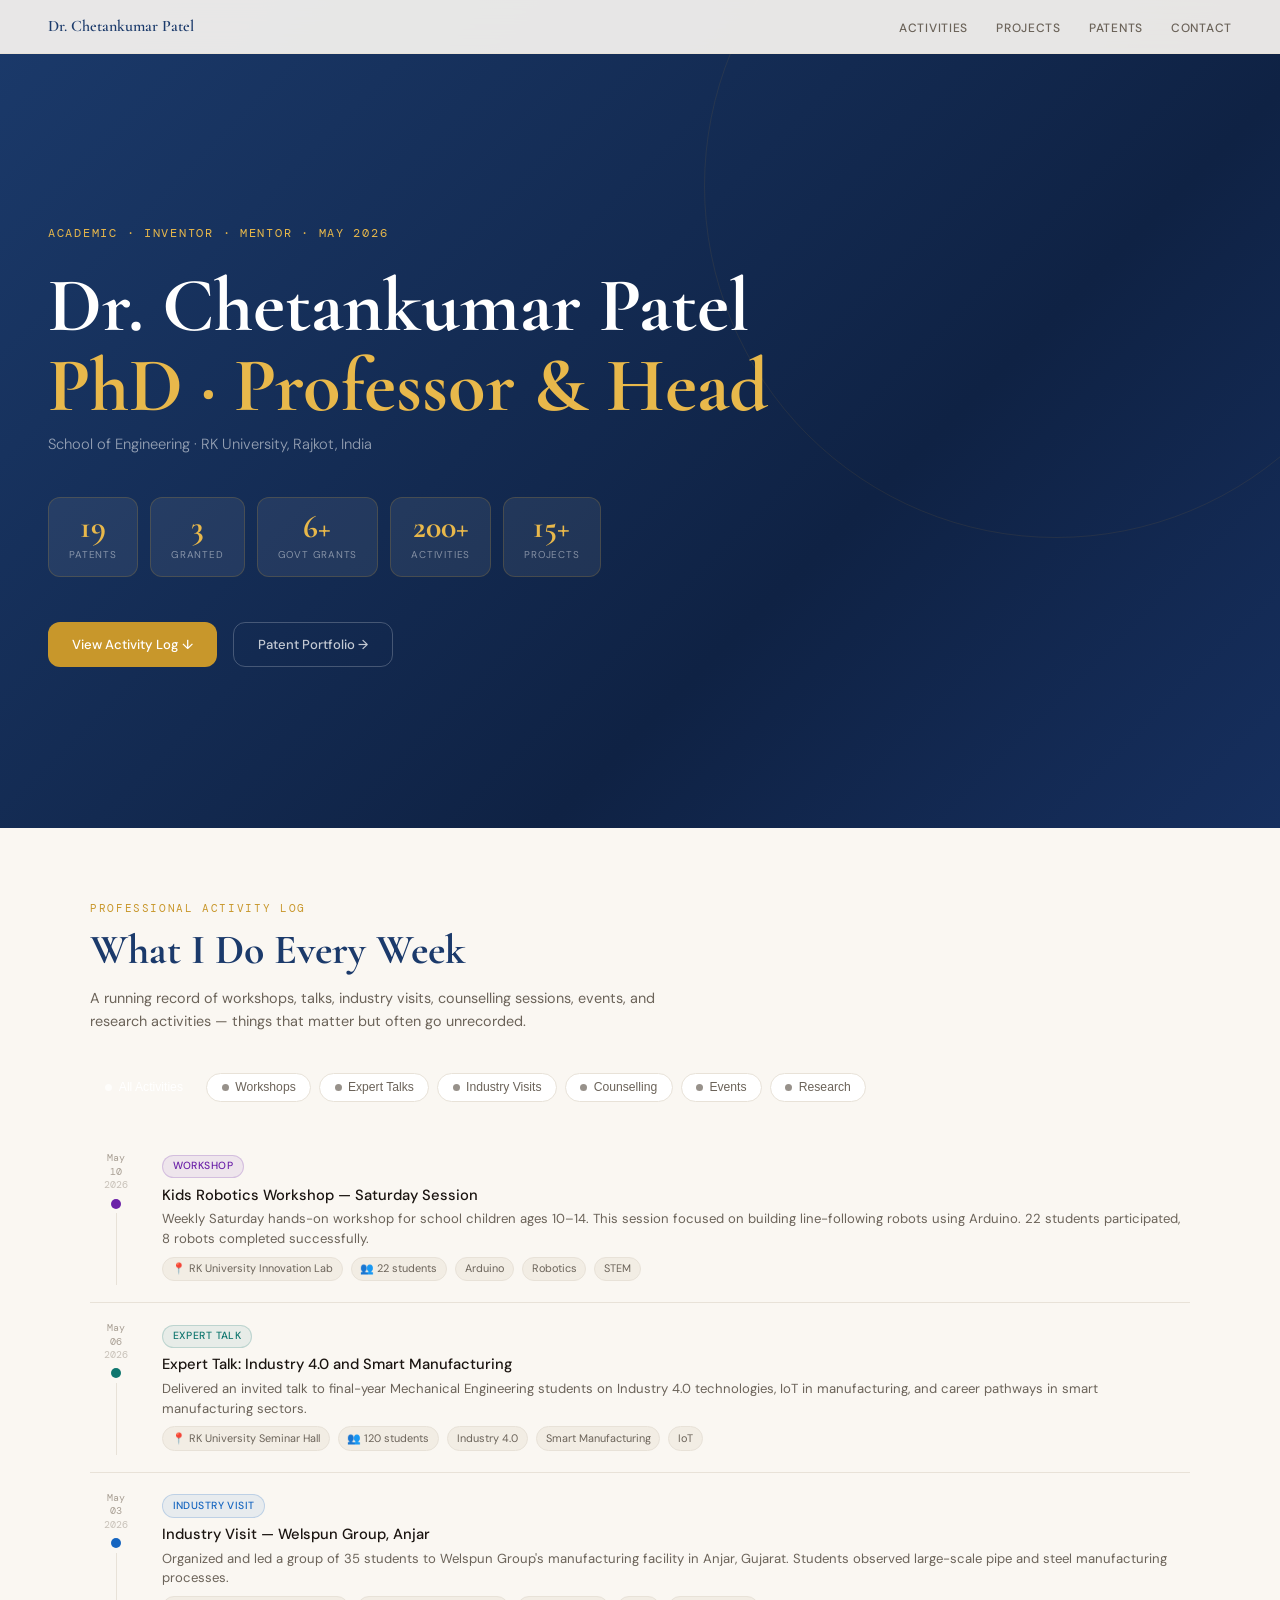
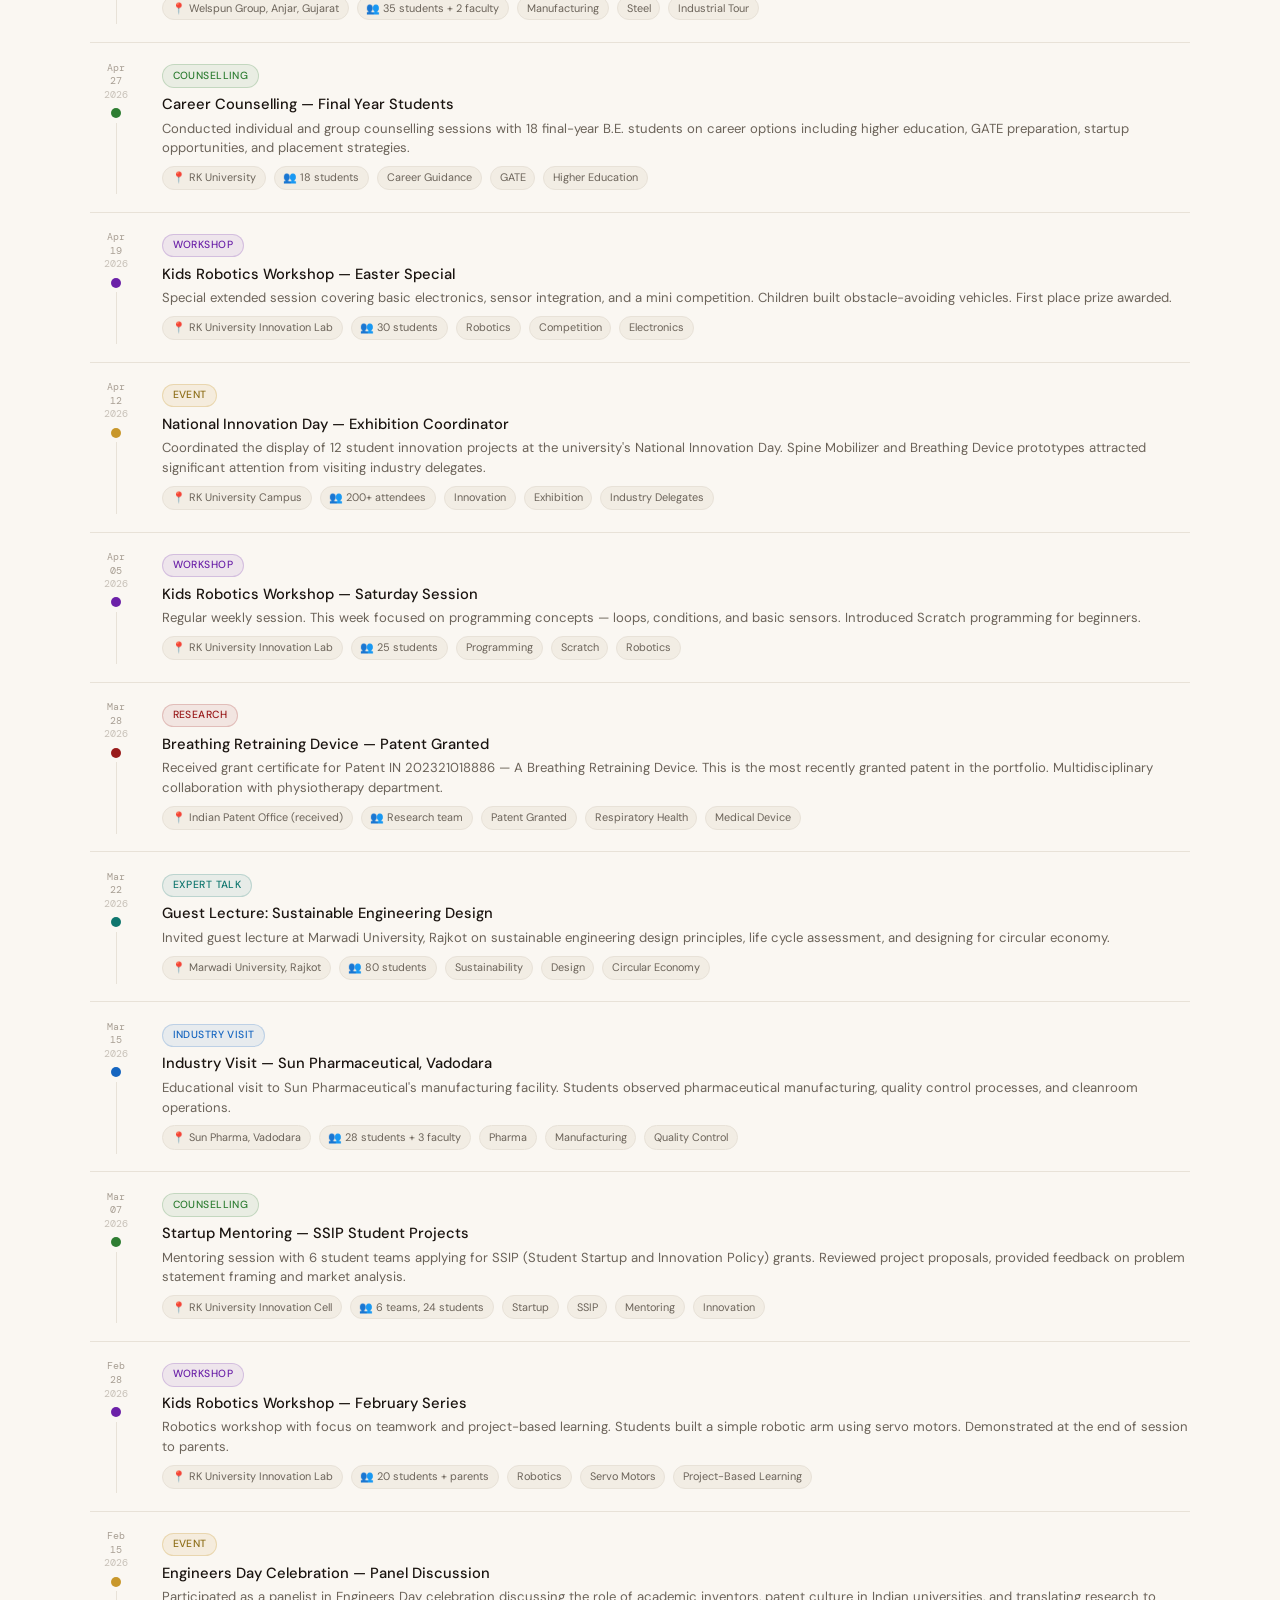
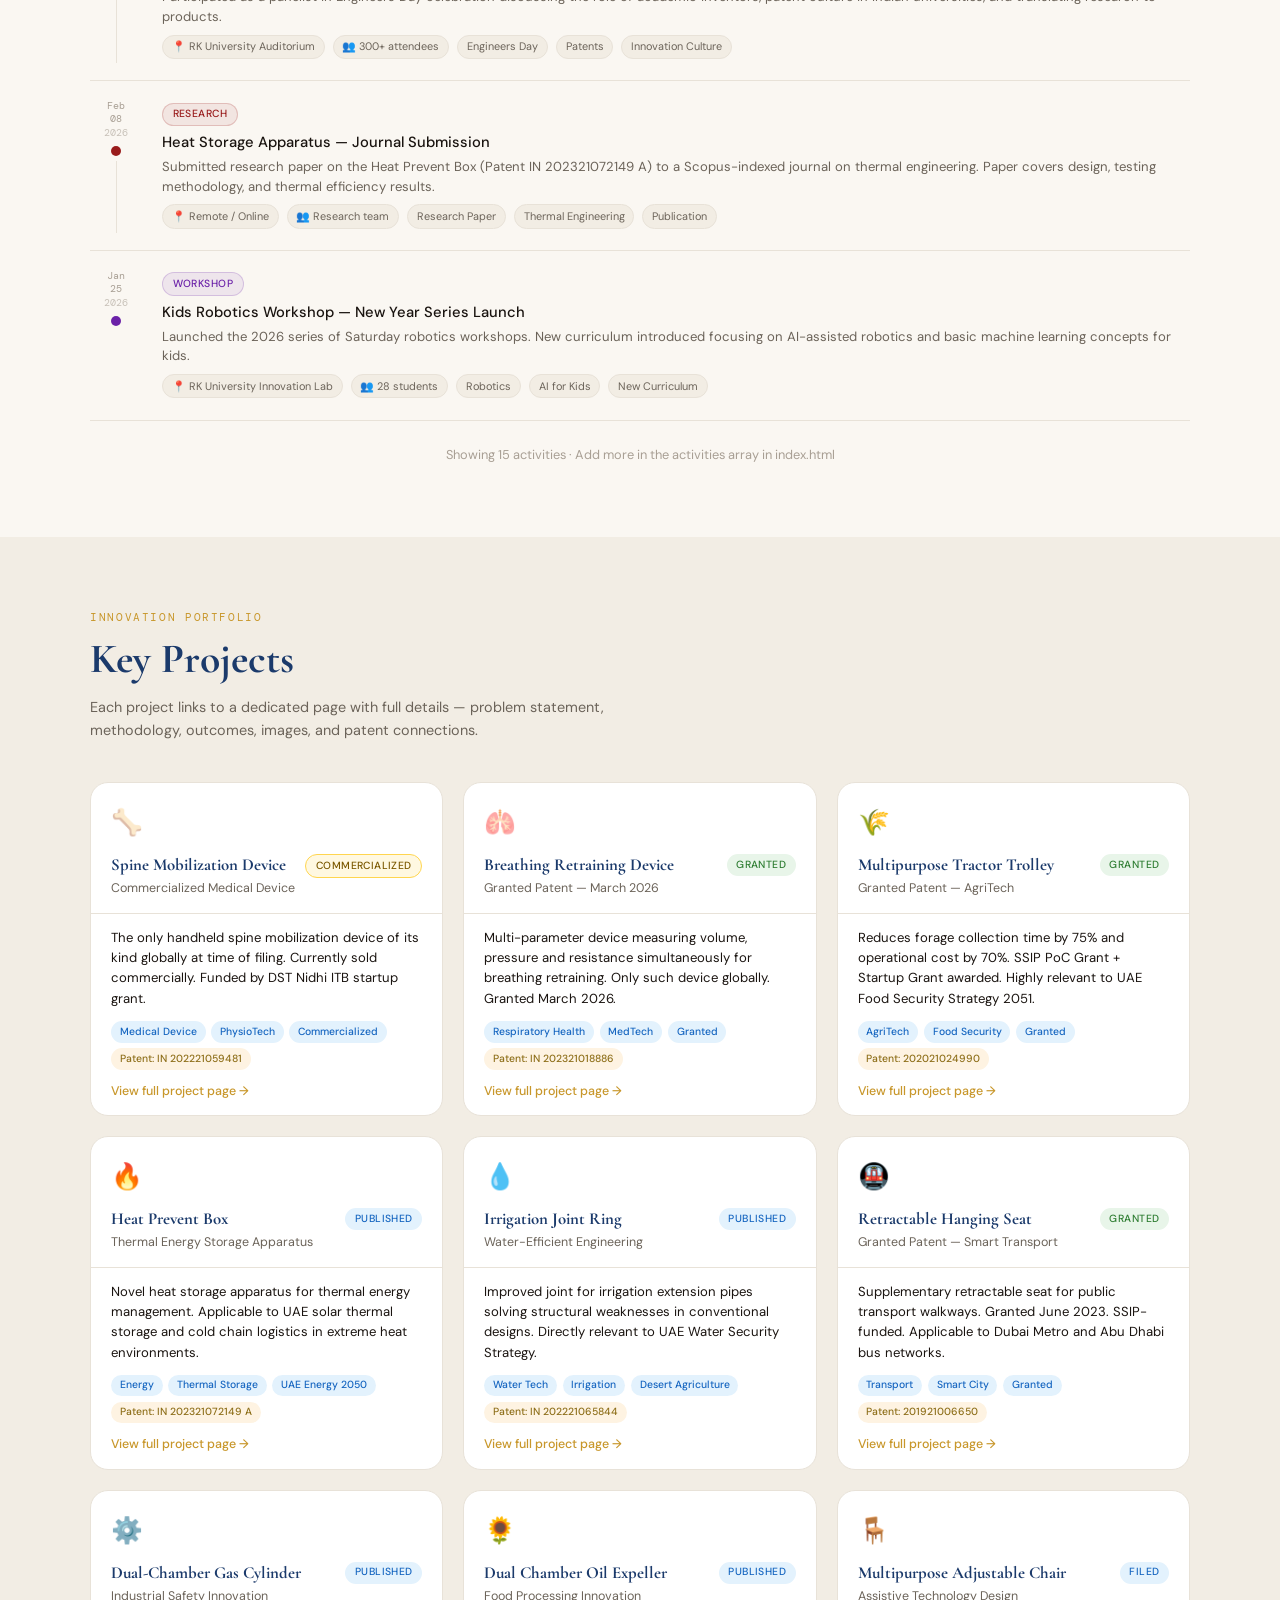
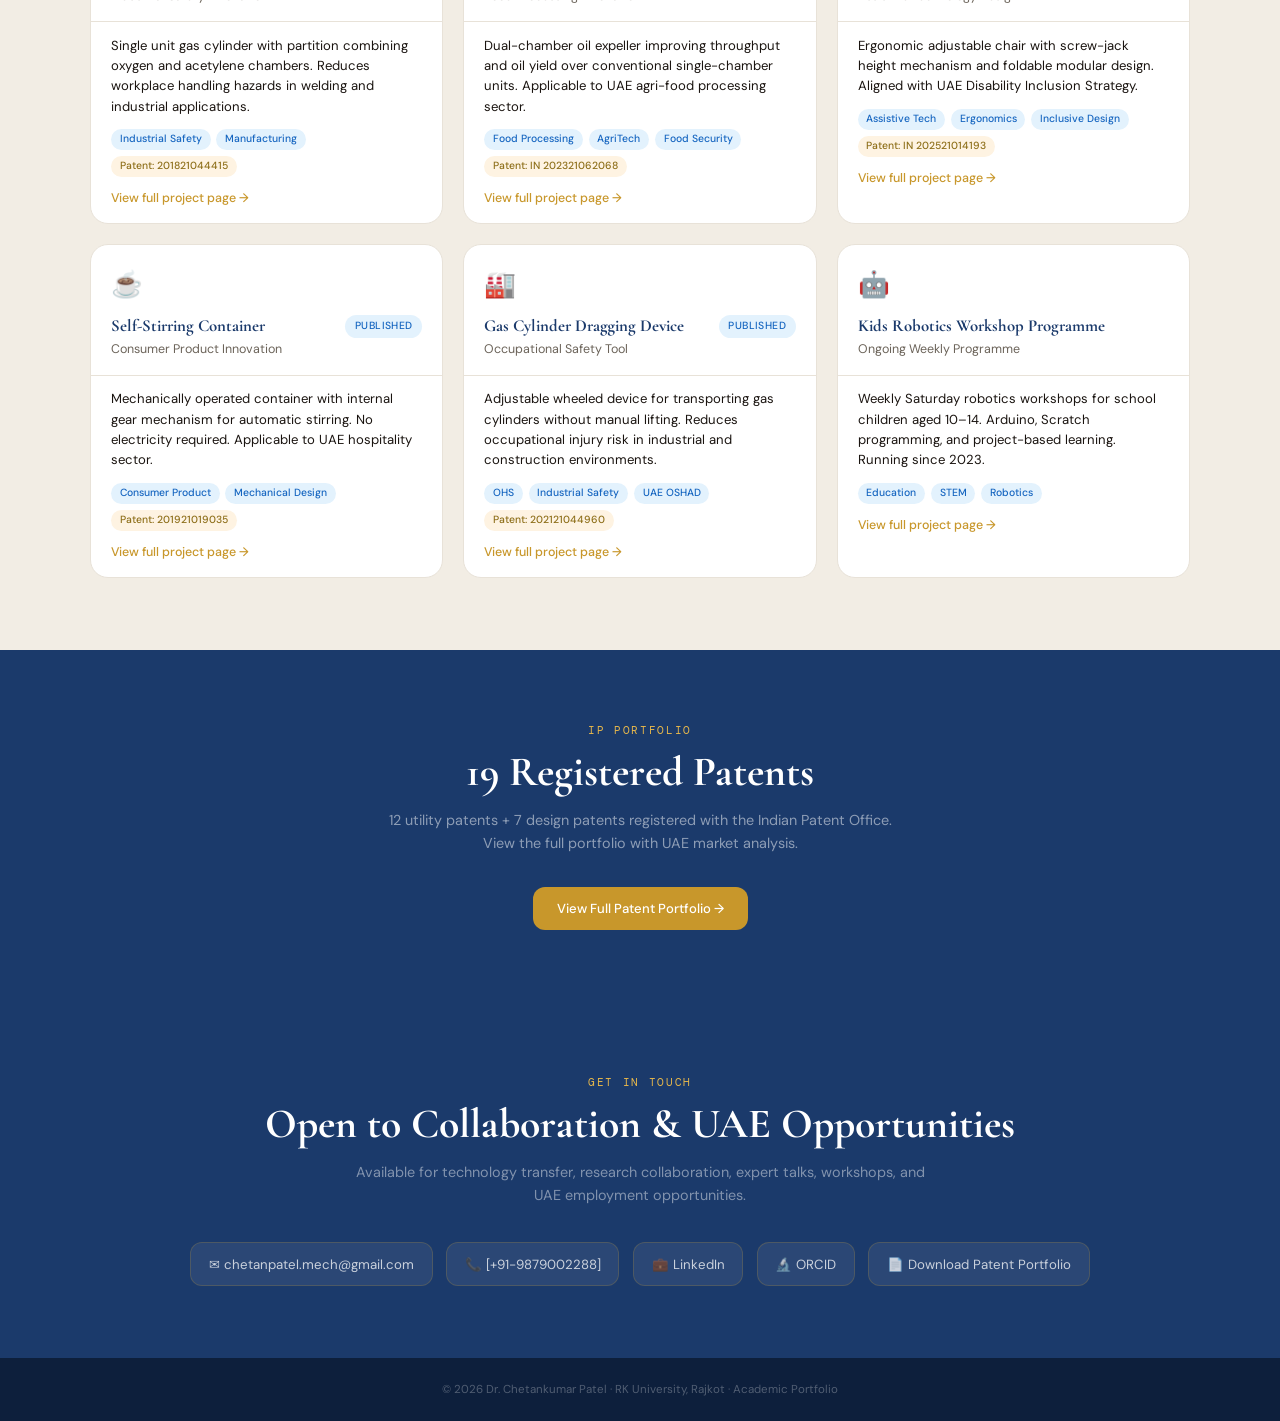
==== commit d0d70323: "Update patent-portfolio.html" ====
--- a/patent-portfolio.html
+++ b/patent-portfolio.html
@@ -156,7 +156,7 @@
 <section class="hero" id="home">
   <div class="hero-inner">
     <p class="eyebrow">Academic · Inventor · Mentor · May 2026</p>
-    <h1>Dr. Chetankumar Patel<br><span>PhD · Associate Professor &amp; Head</span></h1>
+    <h1>Dr. Chetankumar Patel<br><span>PhD · Professor &amp; Head</span></h1>
     <p class="hero-sub">School of Engineering · RK University, Rajkot, India</p>
     <div class="hero-stats">
       <div class="stat"><div class="stat-n">19</div><div class="stat-l">Patents</div></div>
@@ -225,7 +225,7 @@
     <h2 class="sh">Open to Collaboration &amp; UAE Opportunities</h2>
     <p class="ss">Available for technology transfer, research collaboration, expert talks, workshops, and UAE employment opportunities.</p>
     <div class="chips">
-      <a href="mailto:chetanpatel@rku.ac.in" class="chip">✉ chetanpatel@rku.ac.in</a>
+      <a href="mailto:chetanpatel.mech@gmail.com" class="chip">✉ chetanpatel.mech@gmail.com</a>
       <a href="tel:+919879002288" class="chip">📞 [+91-9879002288]</a>
       <a href="https://linkedin.com/in/chetanmpatel" class="chip" target="_blank">💼 LinkedIn</a>
       <a href="https://orcid.org/0000-0001-8699-6141" class="chip" target="_blank">🔬 ORCID</a>
